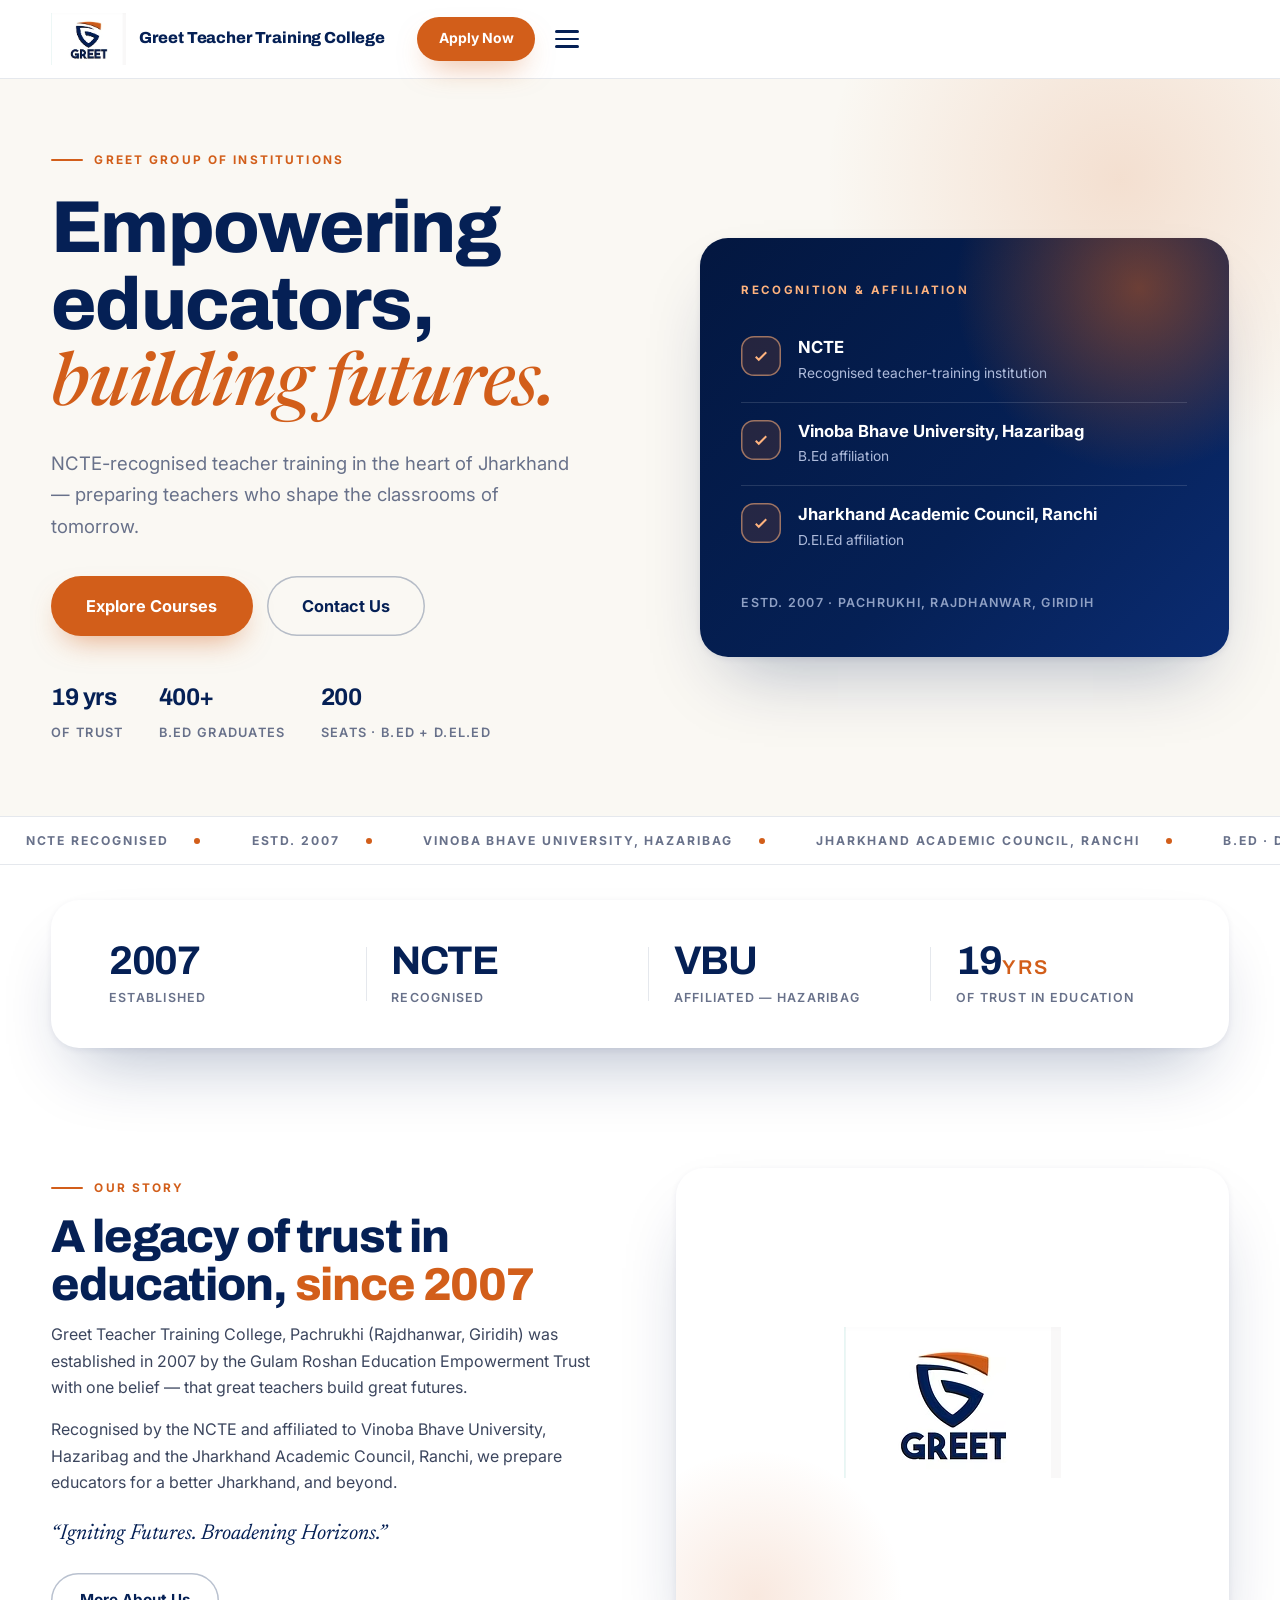
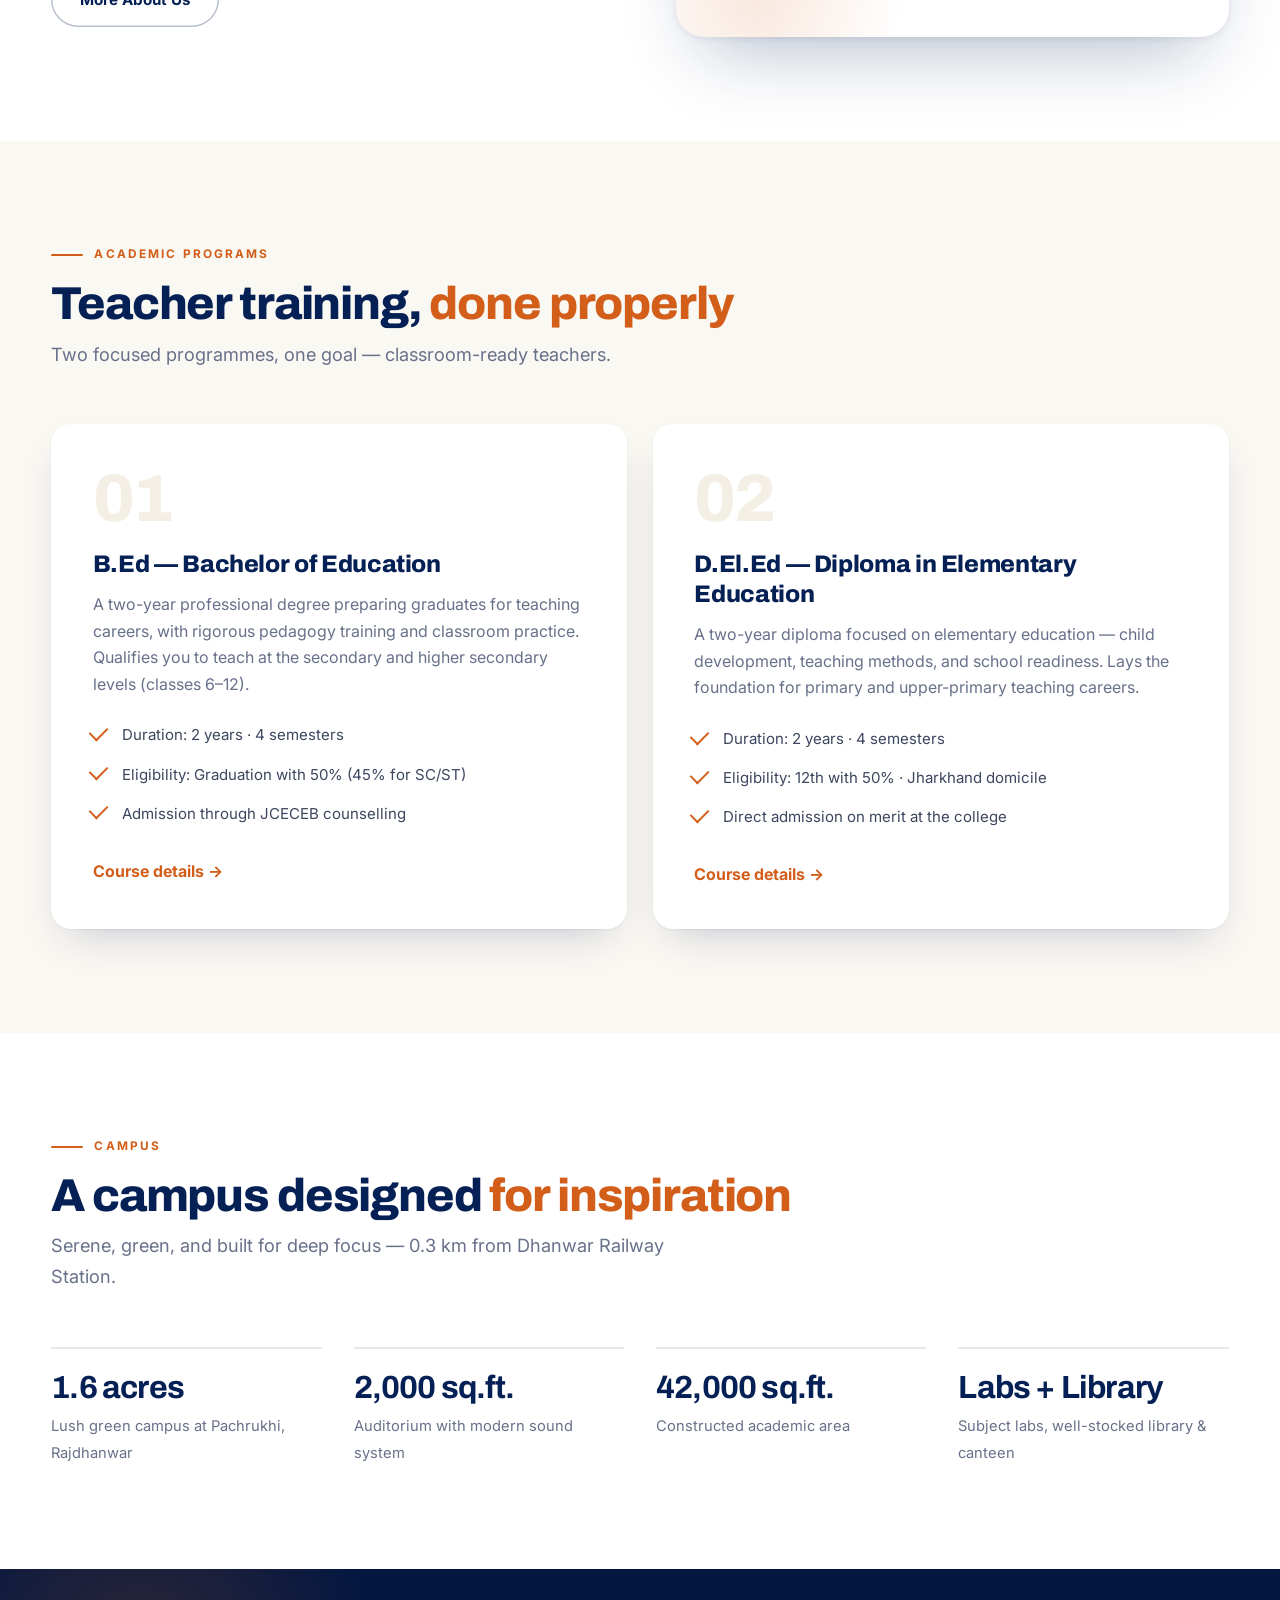
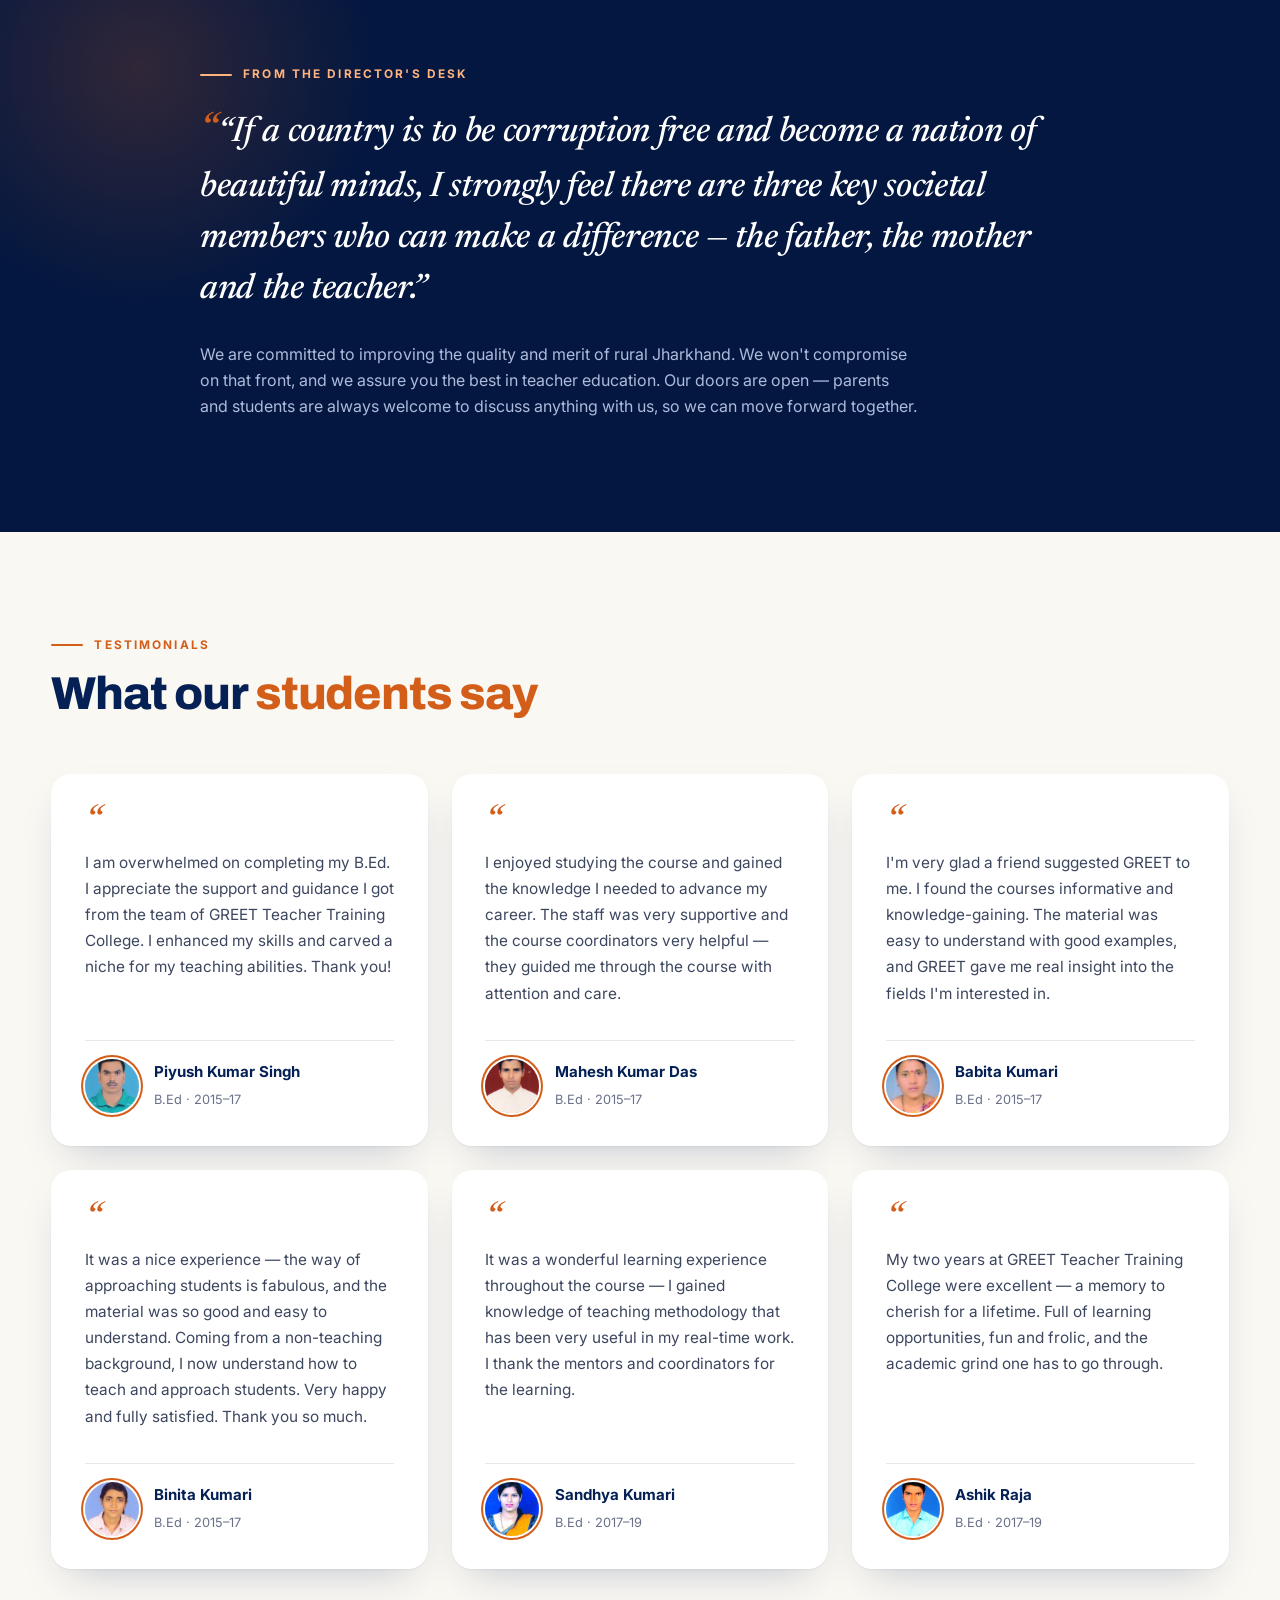
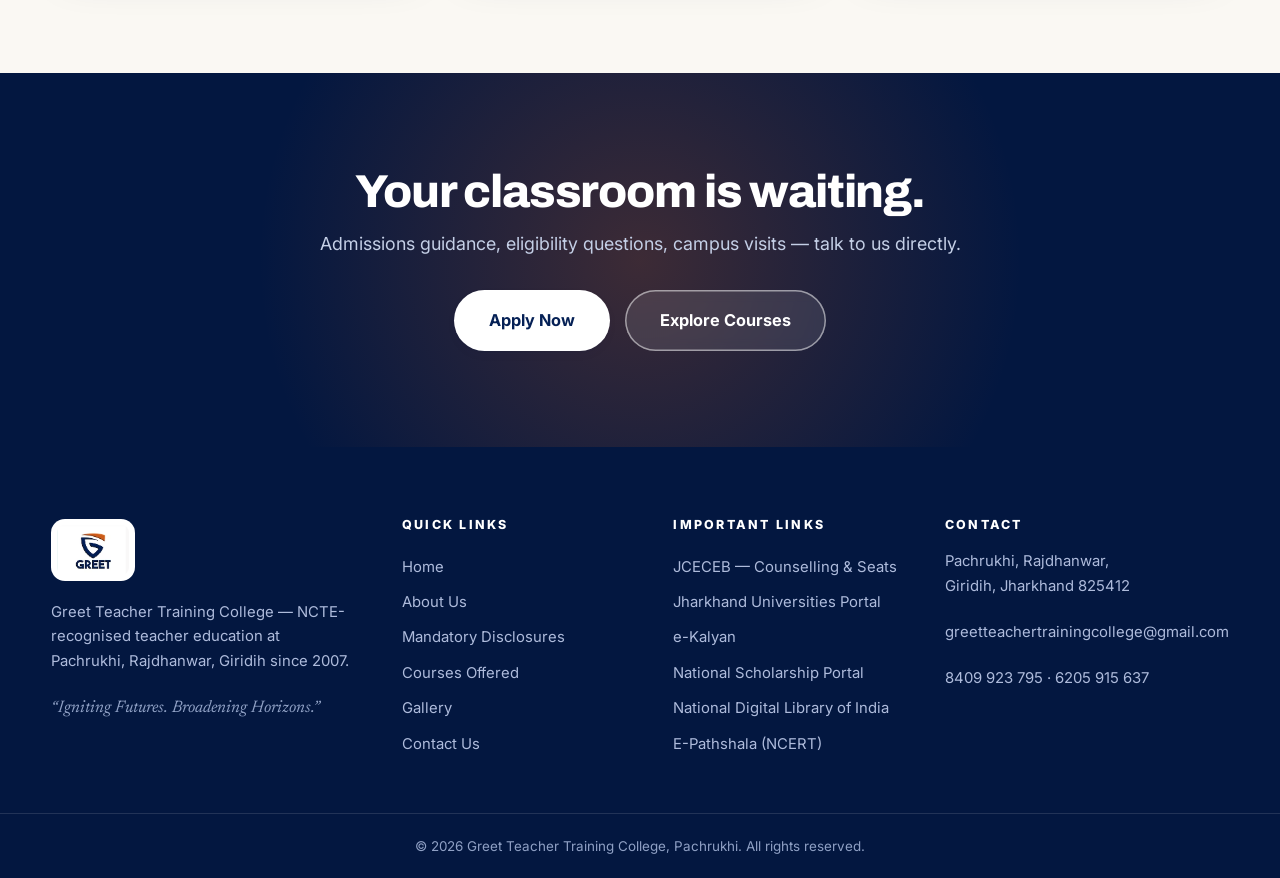
==== 2019/index.html @ 4e399ed1 "Publish 2019/index.html" ====
<!DOCTYPE html>
<html lang="en">
<head>
<meta charset="utf-8">
<title>Redirecting | Greet Teacher Training College</title>
<meta http-equiv="refresh" content="0; url=/#/">
<link rel="canonical" href="https://greetteachertrainingcollege.in/#/">
<script>window.location.replace("/#/");</script>
</head>
<body style="font-family:sans-serif;text-align:center;padding:3rem;color:#052055">
<p>Redirecting to the new page&hellip; <a href="/#/">click here if you are not redirected</a>.</p>
</body>
</html>
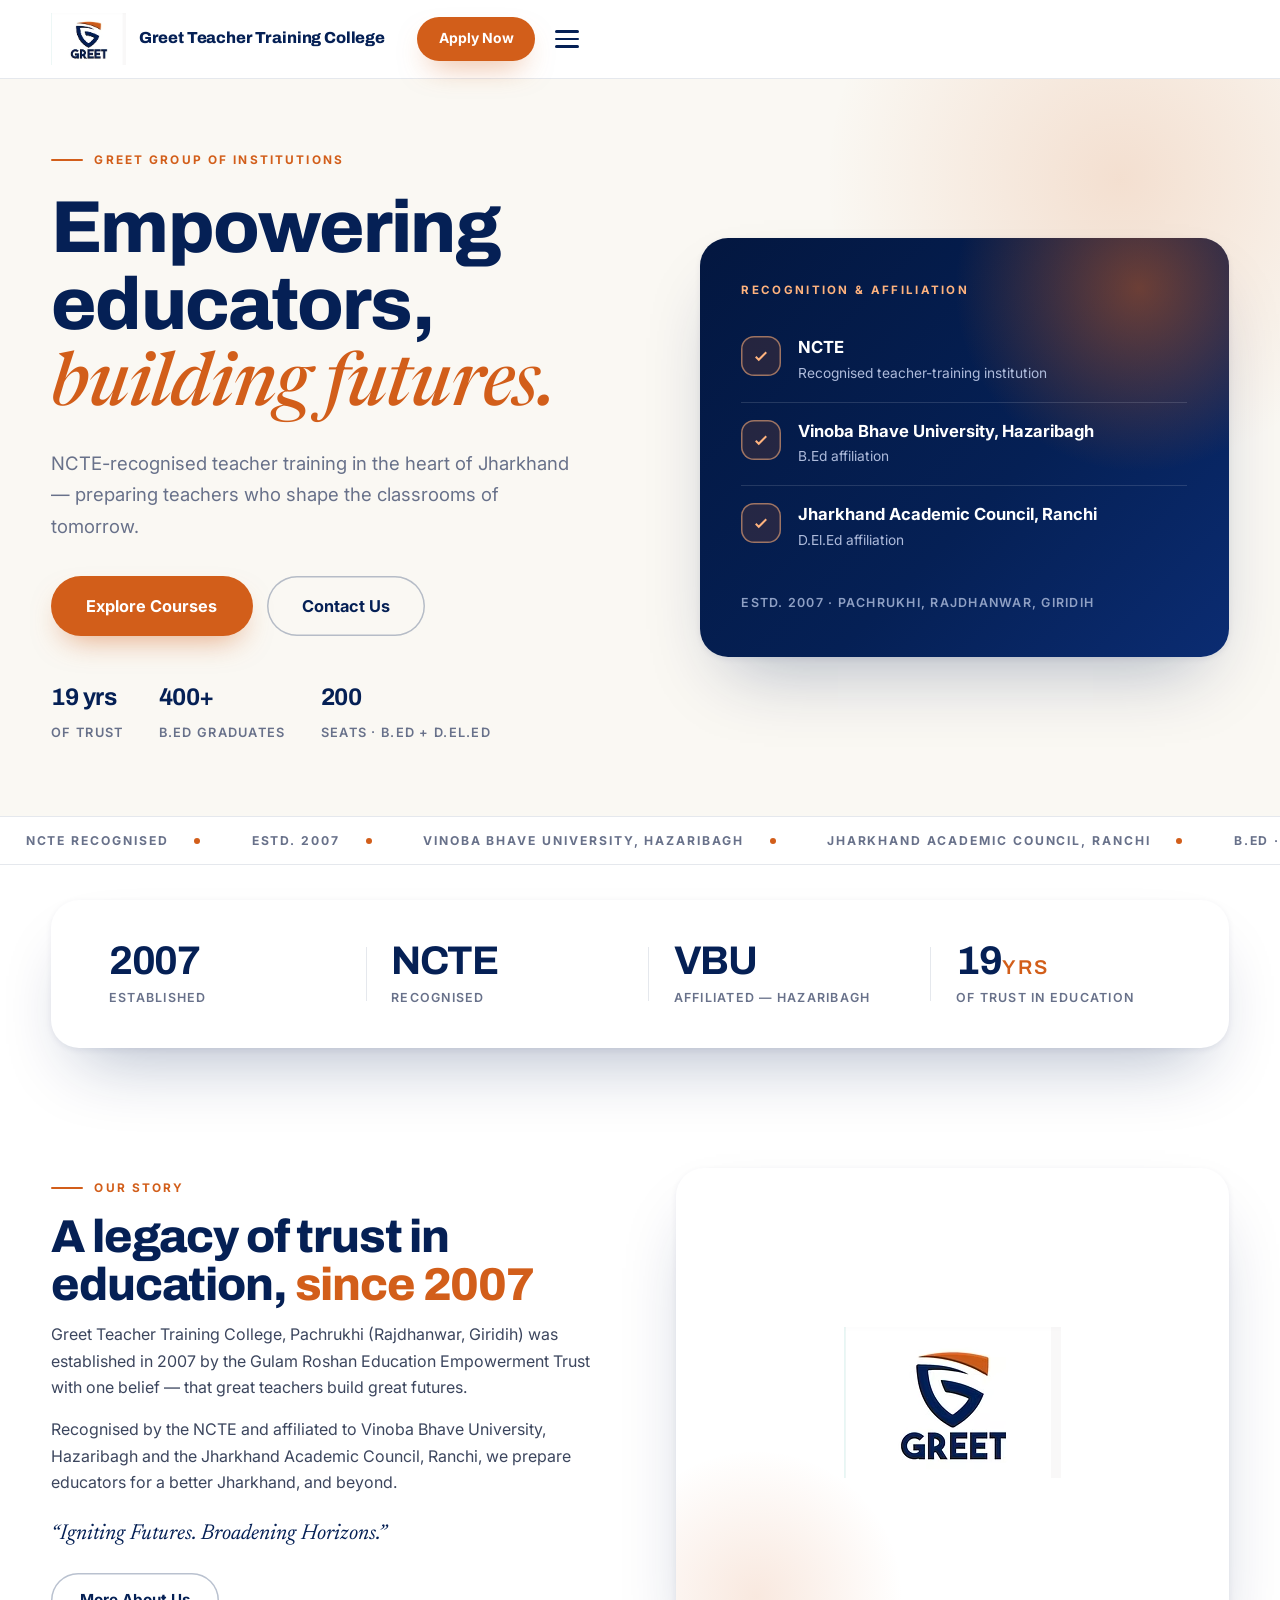
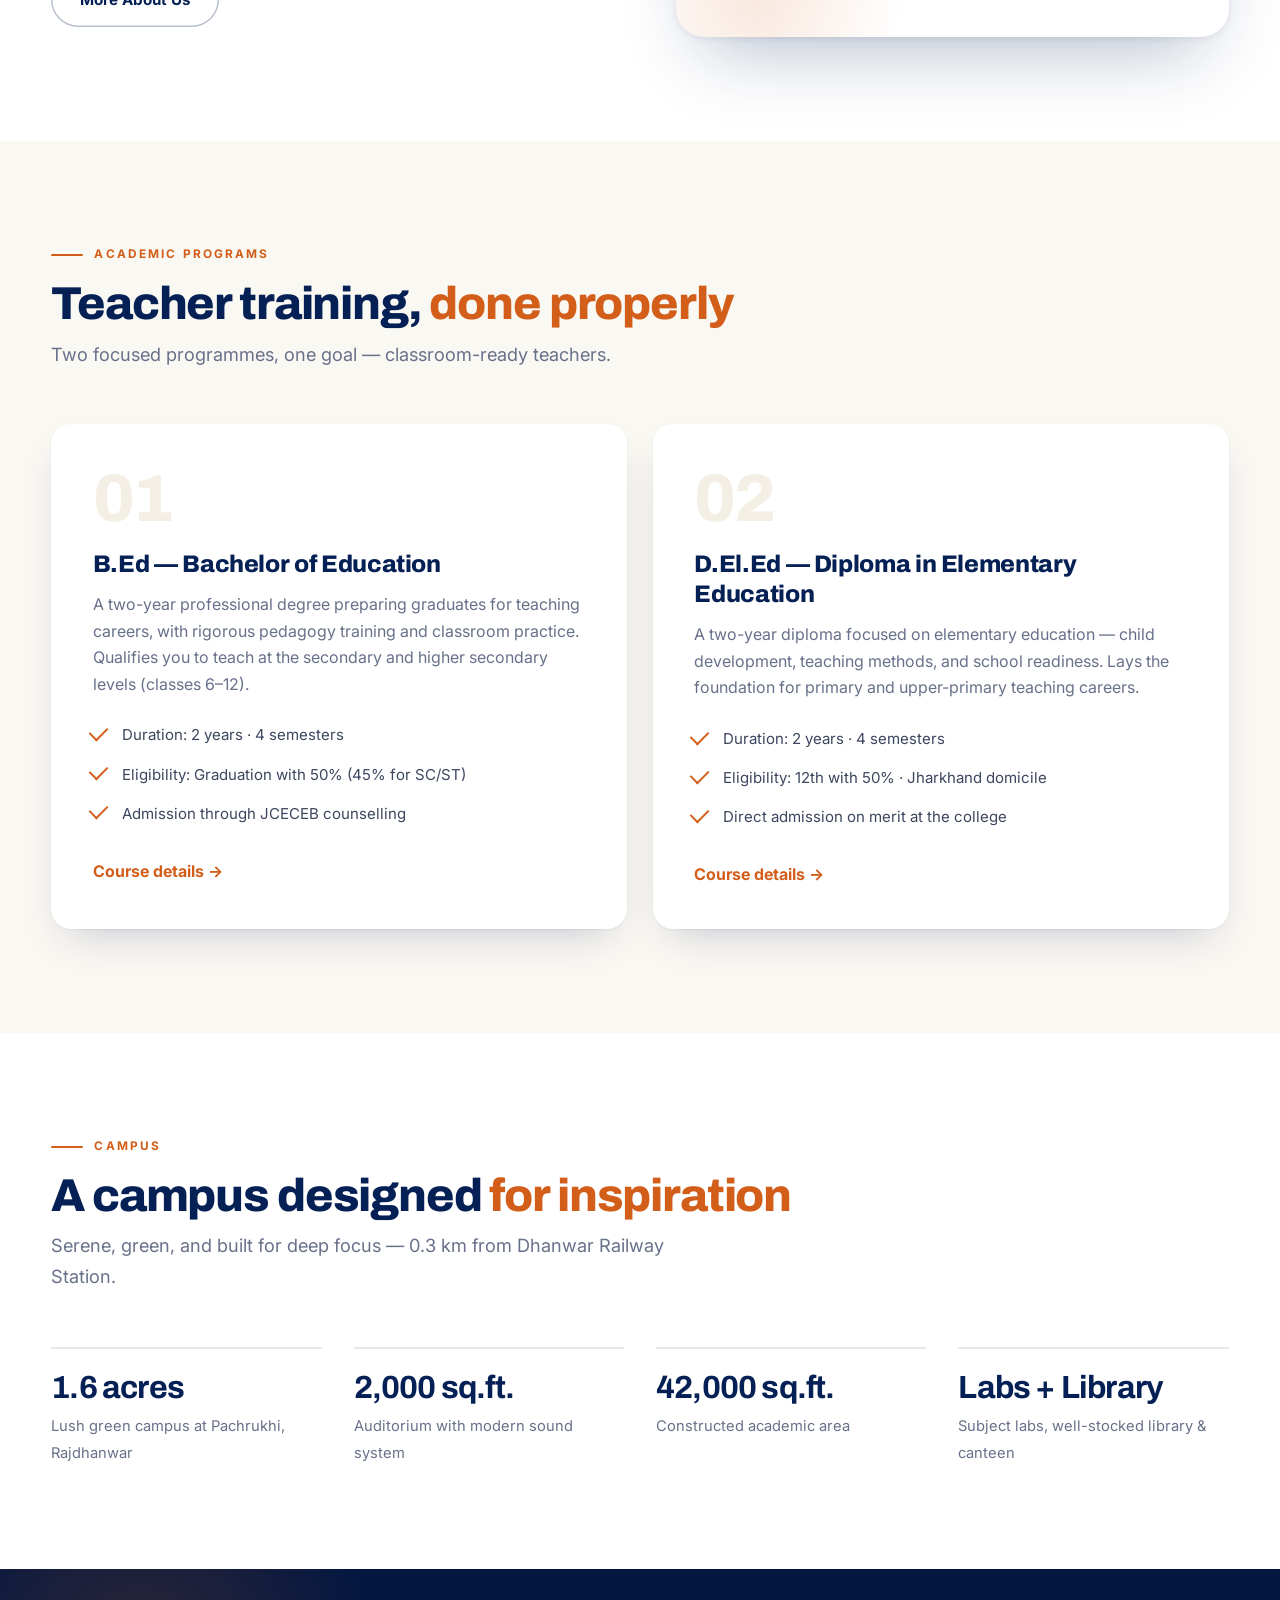
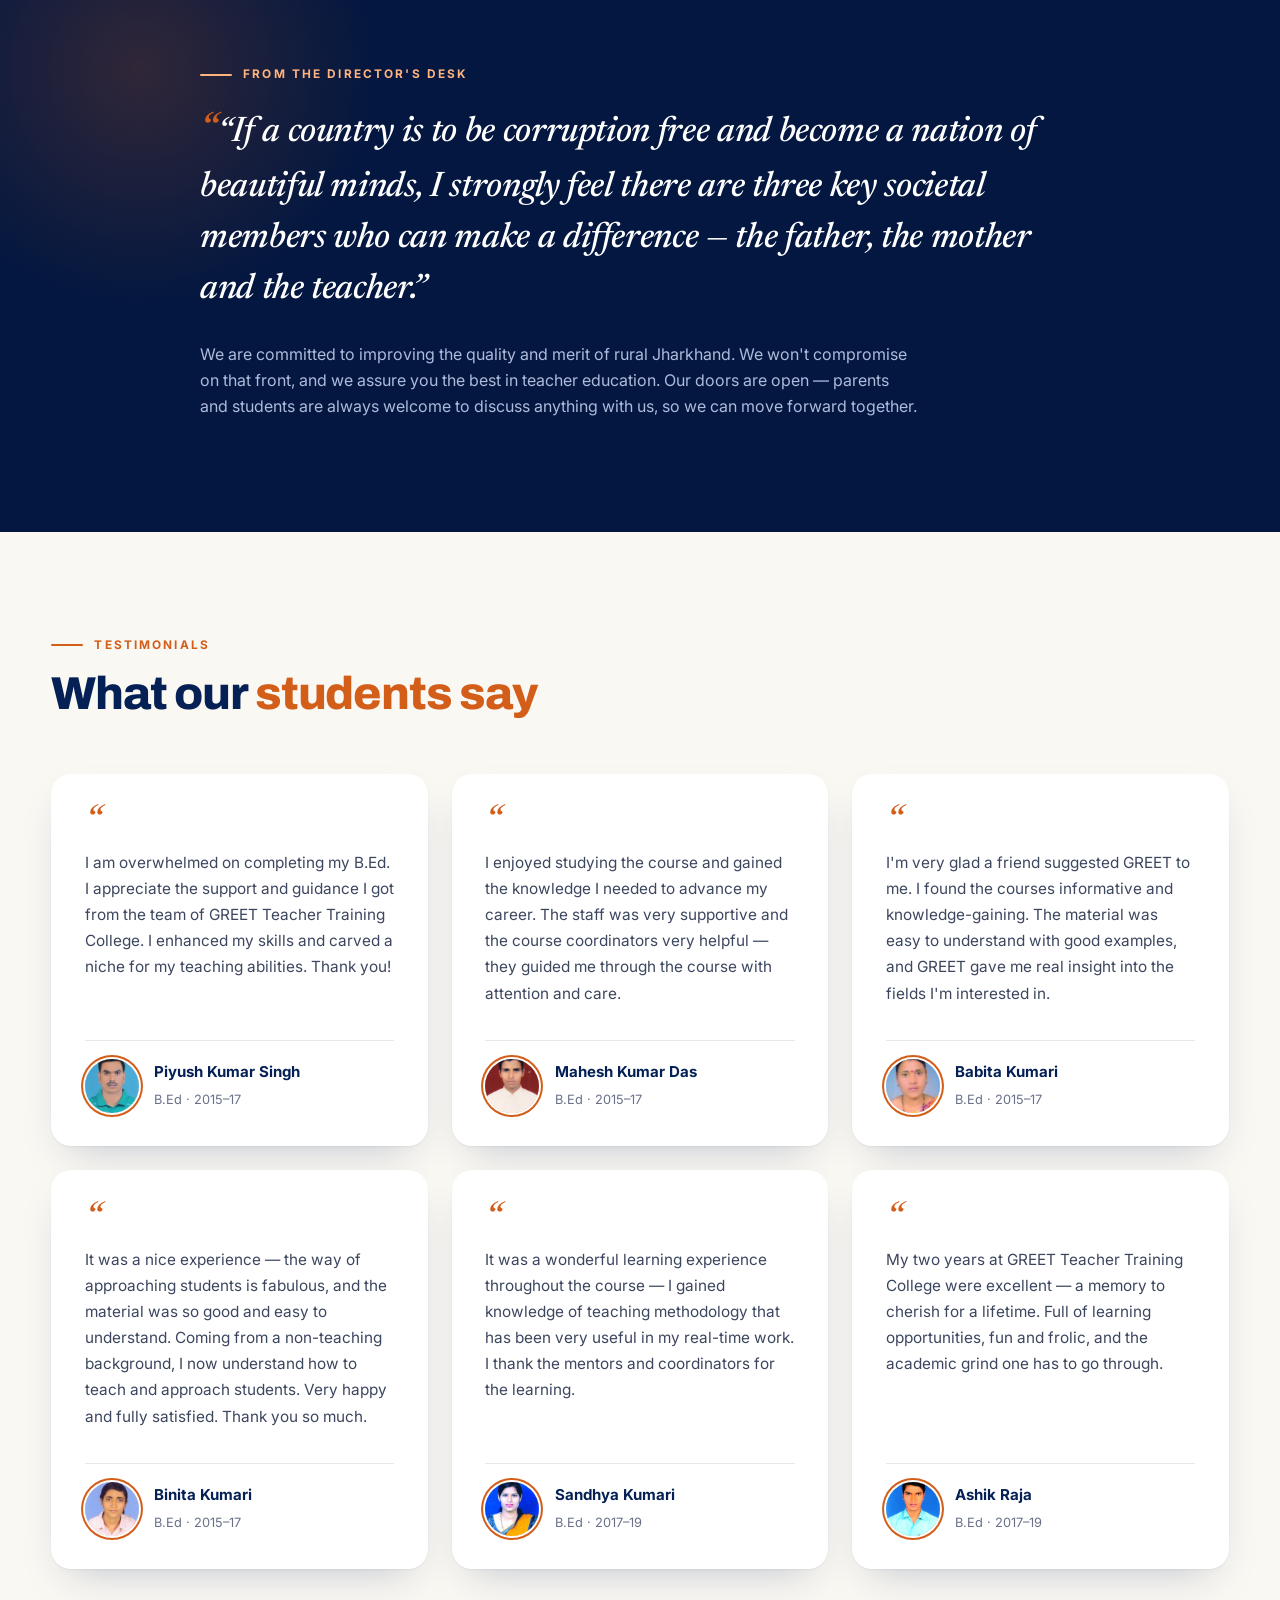
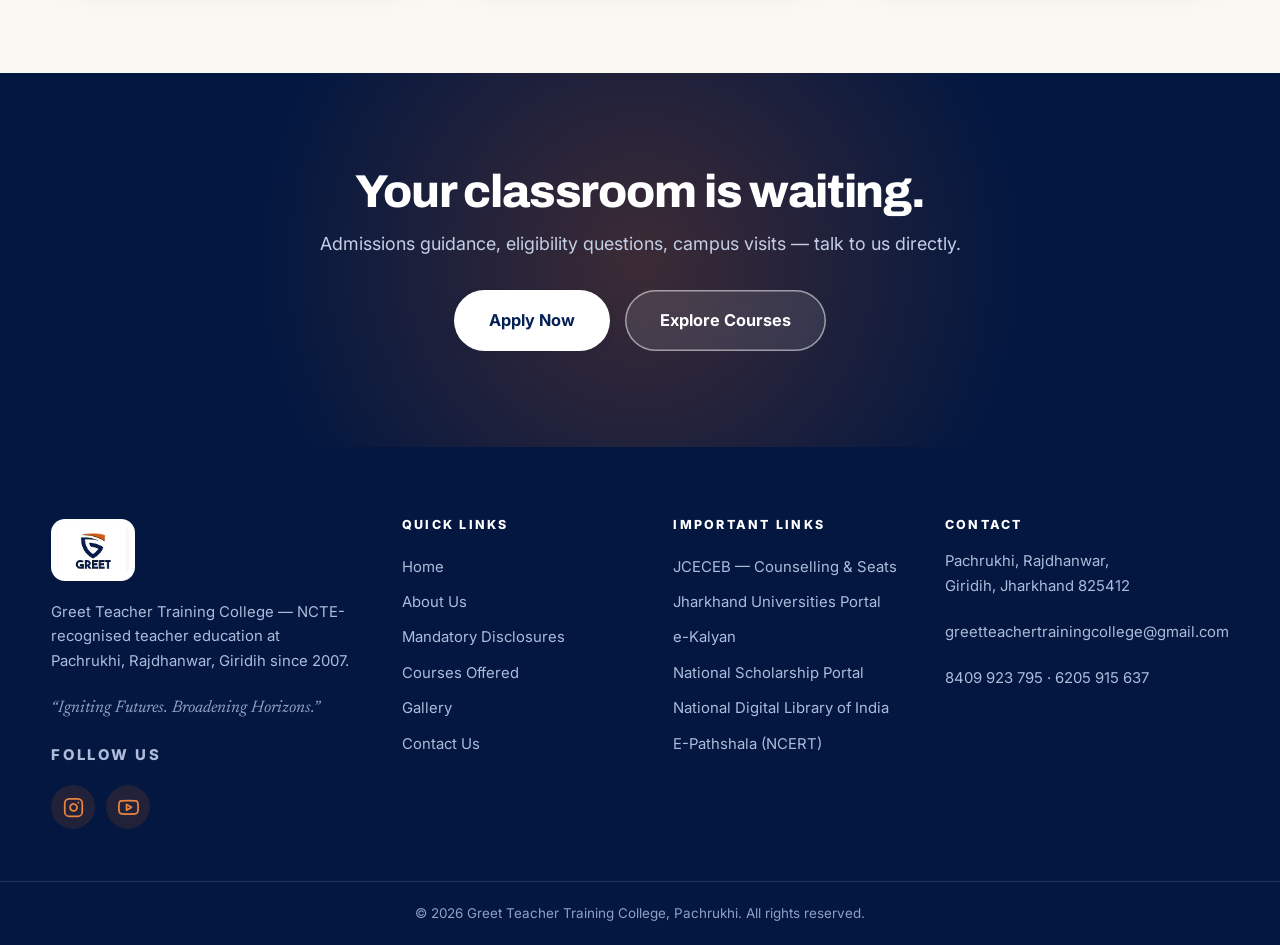
==== commit cb2eeba9: "Update 2019/index.html" ====
--- a/2019/index.html
+++ b/2019/index.html
@@ -1,6 +1,15 @@
 <!DOCTYPE html>
 <html lang="en">
 <head>
+<!-- Google tag (gtag.js) -->
+<script async src="https://www.googletagmanager.com/gtag/js?id=G-D8VZ7HKV08"></script>
+<script>
+  window.dataLayer = window.dataLayer || [];
+  function gtag(){dataLayer.push(arguments);}
+  gtag('js', new Date());
+  gtag('config', 'G-D8VZ7HKV08');
+</script>
+
 <meta charset="utf-8">
 <title>Redirecting | Greet Teacher Training College</title>
 <meta http-equiv="refresh" content="0; url=/#/">
